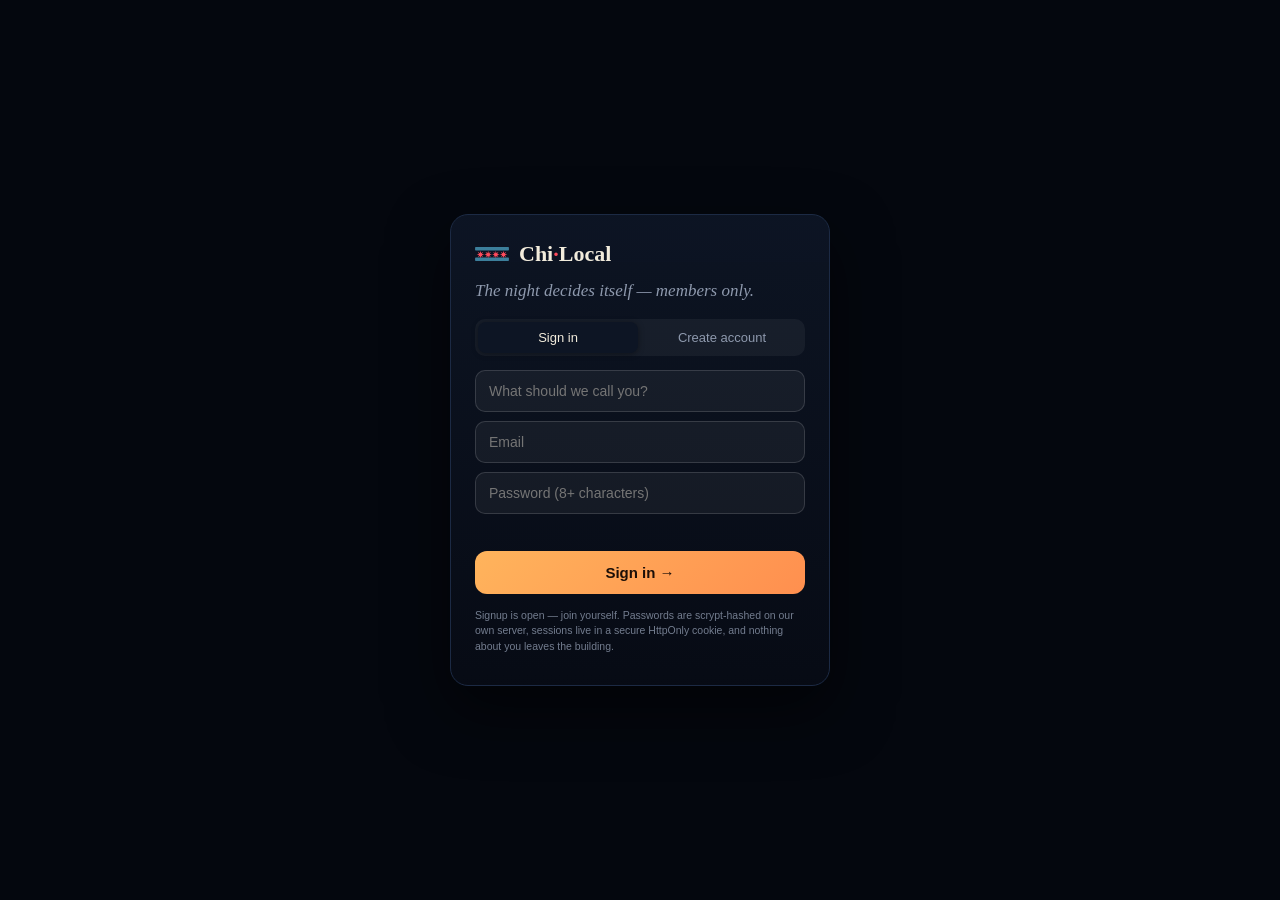
==== site/gate.html @ 19ea8360 "Round 14: members only — mandatory auth gate in front of the whole site Access model change: anonymo" ====
<!DOCTYPE html>
<html lang="en">
<head>
<meta charset="utf-8"/>
<meta name="viewport" content="width=device-width, initial-scale=1"/>
<title>ChiLocal — members only</title>
<meta name="theme-color" content="#070c16"/>
<link rel="icon" href="data:image/svg+xml,%3Csvg xmlns='http://www.w3.org/2000/svg' viewBox='0 0 24 24'%3E%3Crect width='24' height='24' rx='5' fill='%23070c16'/%3E%3Cpath fill='%23ff4b5c' d='M12 3.2 13.3 8.5 17.9 5.6 15 10.2 20.3 11.5 15 12.8 17.9 17.4 13.3 14.5 12 19.8 10.7 14.5 6.1 17.4 9 12.8 3.7 11.5 9 10.2 6.1 5.6 10.7 8.5Z'/%3E%3C/svg%3E"/>
<style>
/* self-contained on purpose: every other asset on this site is gated */
:root { --night:#070c16; --panel:#0d1524; --line:#1c2a44; --text:#f2ecdc; --muted:#8e99ad;
        --amber:#ffb45c; --coral:#ff4b5c; --sky:#64d8ff; }
* { box-sizing: border-box; }
html, body { margin:0; height:100%; }
body { background:#04070e; color:var(--text); display:grid; place-items:center;
       font-family:-apple-system,BlinkMacSystemFont,"Segoe UI",Roboto,Helvetica,Arial,sans-serif; }
.card { width:min(380px, 92vw); background:linear-gradient(to bottom, rgba(13,21,36,.96), rgba(7,11,21,.98));
        border:1px solid var(--line); border-radius:18px; padding:26px 24px 20px;
        box-shadow:0 24px 60px rgba(0,0,0,.55); }
.flag { display:flex; align-items:center; gap:10px; margin-bottom:14px; }
.flag svg { width:34px; height:20px; }
.wm { font-family:Georgia,serif; font-weight:700; font-size:22px; }
.wm .dot { color:var(--coral); }
h1 { font-family:Georgia,serif; font-style:italic; font-weight:400; font-size:17px;
     color:var(--muted); margin:0 0 18px; }
.tabs { display:flex; gap:4px; background:rgba(255,255,255,.05); border-radius:10px; padding:3px; margin-bottom:14px; }
.tabs button { flex:1; background:none; border:0; color:var(--muted); padding:8px; border-radius:8px;
               font-size:13px; cursor:pointer; }
.tabs button.on { background:var(--panel); color:var(--text); box-shadow:0 1px 6px rgba(0,0,0,.4); }
input { display:block; width:100%; margin:9px 0; padding:12px 13px; font-size:14px; color:var(--text);
        background:rgba(255,255,255,.05); border:1px solid rgba(255,255,255,.14); border-radius:10px; }
input:focus { outline:none; border-color:var(--sky); }
.err { color:var(--coral); font-size:12.5px; min-height:16px; margin:4px 0 0; }
button.go { width:100%; margin-top:12px; padding:13px; font-size:15px; font-weight:600; cursor:pointer;
            color:#1c0f08; background:linear-gradient(135deg, var(--amber), #ff8f4f);
            border:0; border-radius:12px; }
button.go:disabled { opacity:.6; }
.fine { font-size:10.5px; color:var(--muted); opacity:.8; margin-top:14px; line-height:1.5; }
</style>
</head>
<body>
<div class="card">
  <div class="flag">
    <svg viewBox="0 0 44 26" aria-hidden="true">
      <rect x="0" y="4" width="44" height="4.4" rx="1" fill="rgba(100,216,255,.55)"/>
      <rect x="0" y="17.6" width="44" height="4.4" rx="1" fill="rgba(100,216,255,.55)"/>
      <g fill="#ff4b5c">
        <path d="M7 8.8 7.8 11.9 10.5 10.2 8.8 12.9 11.9 13.7 8.8 14.5 10.5 17.2 7.8 15.5 7 18.6 6.2 15.5 3.5 17.2 5.2 14.5 2.1 13.7 5.2 12.9 3.5 10.2 6.2 11.9Z"/>
        <path transform="translate(10 0)" d="M7 8.8 7.8 11.9 10.5 10.2 8.8 12.9 11.9 13.7 8.8 14.5 10.5 17.2 7.8 15.5 7 18.6 6.2 15.5 3.5 17.2 5.2 14.5 2.1 13.7 5.2 12.9 3.5 10.2 6.2 11.9Z"/>
        <path transform="translate(20 0)" d="M7 8.8 7.8 11.9 10.5 10.2 8.8 12.9 11.9 13.7 8.8 14.5 10.5 17.2 7.8 15.5 7 18.6 6.2 15.5 3.5 17.2 5.2 14.5 2.1 13.7 5.2 12.9 3.5 10.2 6.2 11.9Z"/>
        <path transform="translate(30 0)" d="M7 8.8 7.8 11.9 10.5 10.2 8.8 12.9 11.9 13.7 8.8 14.5 10.5 17.2 7.8 15.5 7 18.6 6.2 15.5 3.5 17.2 5.2 14.5 2.1 13.7 5.2 12.9 3.5 10.2 6.2 11.9Z"/>
      </g>
    </svg>
    <span class="wm">Chi<span class="dot">·</span>Local</span>
  </div>
  <h1>The night decides itself — members only.</h1>
  <div class="tabs">
    <button id="t-login" class="on">Sign in</button>
    <button id="t-signup">Create account</button>
  </div>
  <form id="f" novalidate>
    <input id="name" placeholder="What should we call you?" autocomplete="nickname" maxlength="40" hidden/>
    <input id="email" type="email" placeholder="Email" autocomplete="email" required/>
    <input id="pass" type="password" placeholder="Password (8+ characters)" autocomplete="current-password" required/>
    <p class="err" id="err"></p>
    <button class="go" id="go" type="submit">Sign in →</button>
  </form>
  <p class="fine">Signup is open — join yourself. Passwords are scrypt-hashed on our own server, sessions live in a secure HttpOnly cookie, and nothing about you leaves the building.</p>
</div>
<script>
let tab = "login";
const $ = (s) => document.querySelector(s);
function setTab(t) {
  tab = t;
  $("#t-login").classList.toggle("on", t === "login");
  $("#t-signup").classList.toggle("on", t === "signup");
  $("#name").hidden = t === "login";
  $("#pass").autocomplete = t === "login" ? "current-password" : "new-password";
  $("#go").textContent = t === "login" ? "Sign in →" : "Create account →";
  $("#err").textContent = "";
}
$("#t-login").onclick = () => setTab("login");
$("#t-signup").onclick = () => setTab("signup");
$("#f").onsubmit = async (e) => {
  e.preventDefault();
  const go = $("#go"), err = $("#err");
  go.disabled = true;
  err.textContent = "";
  try {
    const r = await fetch("/api/auth/" + (tab === "login" ? "login" : "signup"), {
      method: "POST", credentials: "include",
      headers: { "Content-Type": "application/json" },
      signal: AbortSignal.timeout(8000),
      body: JSON.stringify({ email: $("#email").value, password: $("#pass").value, name: $("#name").value }),
    }).then((x) => x.json());
    if (r.error) { err.textContent = r.error; return; }
    location.replace("/"); // session cookie set — the door opens
  } catch {
    err.textContent = "Can't reach the sign-in server — it may be down. Try again shortly.";
  } finally { go.disabled = false; }
};
// already signed in? straight through
fetch("/api/auth/me", { credentials: "include", signal: AbortSignal.timeout(3000) })
  .then((r) => r.json()).then((d) => { if (d.user) location.replace("/"); }).catch(() => {});
</script>
</body>
</html>
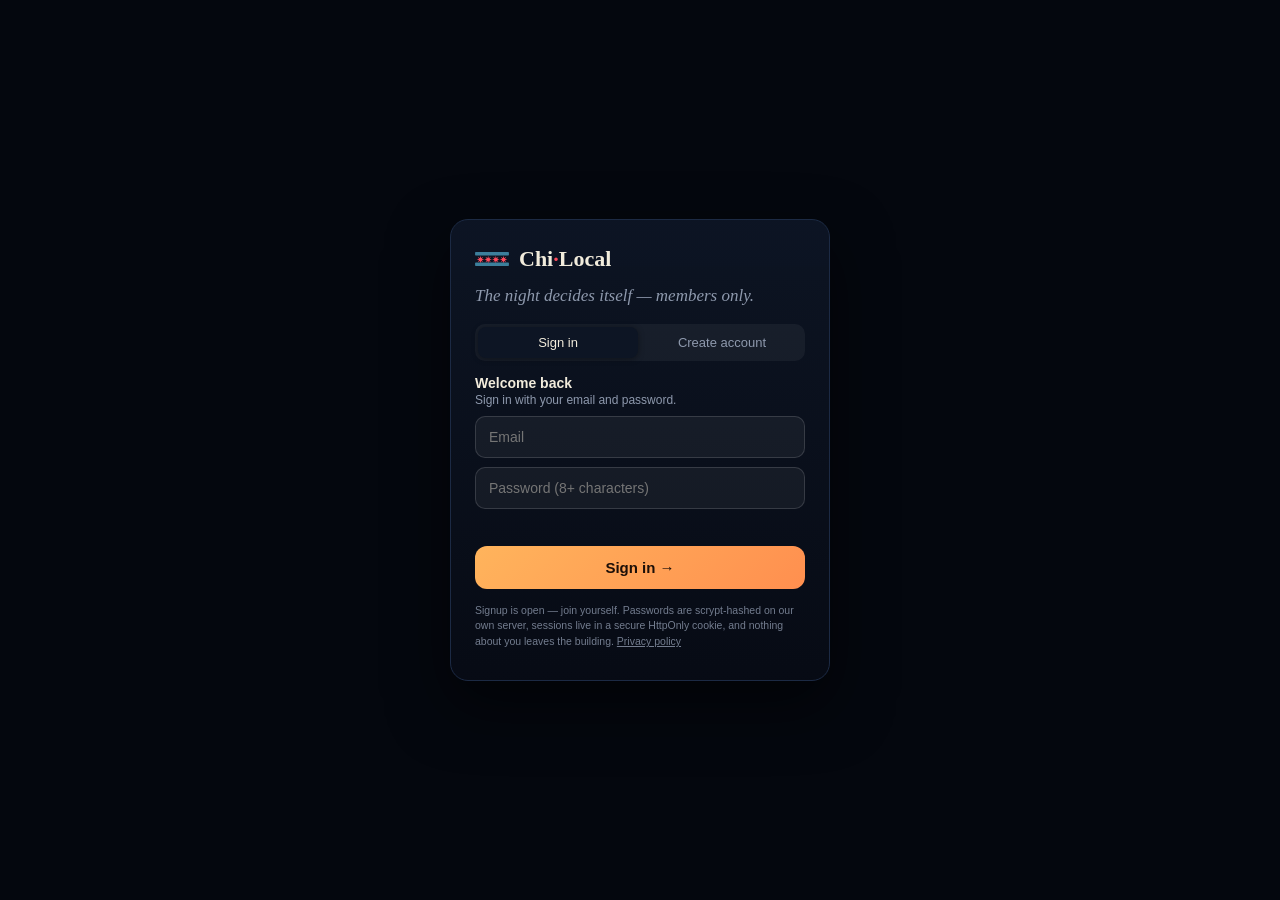
==== commit 5d795313: "round 15: consumer-ready — distinct gate modes, privacy page, delete-account, digest opt-in, flagged" ====
--- a/site/gate.html
+++ b/site/gate.html
@@ -27,15 +27,26 @@
 .tabs button { flex:1; background:none; border:0; color:var(--muted); padding:8px; border-radius:8px;
                font-size:13px; cursor:pointer; }
 .tabs button.on { background:var(--panel); color:var(--text); box-shadow:0 1px 6px rgba(0,0,0,.4); }
+h2 { font-size:14px; font-weight:600; margin:0 0 2px; }
+.sub { font-size:12px; color:var(--muted); margin:0 0 8px; }
 input { display:block; width:100%; margin:9px 0; padding:12px 13px; font-size:14px; color:var(--text);
         background:rgba(255,255,255,.05); border:1px solid rgba(255,255,255,.14); border-radius:10px; }
 input:focus { outline:none; border-color:var(--sky); }
+.chk { display:flex; gap:9px; align-items:flex-start; margin:11px 1px 2px; font-size:12px;
+       color:var(--muted); line-height:1.45; cursor:pointer; }
+.chk input { display:inline-block; width:auto; margin:2px 0 0; accent-color:var(--amber); }
 .err { color:var(--coral); font-size:12.5px; min-height:16px; margin:4px 0 0; }
+.note { color:var(--sky); font-size:12.5px; margin:0 0 8px; }
 button.go { width:100%; margin-top:12px; padding:13px; font-size:15px; font-weight:600; cursor:pointer;
             color:#1c0f08; background:linear-gradient(135deg, var(--amber), #ff8f4f);
             border:0; border-radius:12px; }
 button.go:disabled { opacity:.6; }
+.aux { display:block; margin-top:11px; font-size:12px; color:var(--muted); text-align:center;
+       background:none; border:0; cursor:pointer; text-decoration:underline; text-underline-offset:3px; }
+.aux:hover { color:var(--text); }
 .fine { font-size:10.5px; color:var(--muted); opacity:.8; margin-top:14px; line-height:1.5; }
+.fine a { color:inherit; }
+[hidden] { display:none !important; } /* author styles above must never resurrect hidden fields */
 </style>
 </head>
 <body>
@@ -54,54 +65,115 @@
     <span class="wm">Chi<span class="dot">·</span>Local</span>
   </div>
   <h1>The night decides itself — members only.</h1>
-  <div class="tabs">
-    <button id="t-login" class="on">Sign in</button>
-    <button id="t-signup">Create account</button>
+  <p class="note" id="note" hidden></p>
+  <div class="tabs" id="tabs">
+    <button id="t-login" class="on" type="button">Sign in</button>
+    <button id="t-signup" type="button">Create account</button>
   </div>
   <form id="f" novalidate>
+    <h2 id="mh">Welcome back</h2>
+    <p class="sub" id="ms">Sign in with your email and password.</p>
     <input id="name" placeholder="What should we call you?" autocomplete="nickname" maxlength="40" hidden/>
     <input id="email" type="email" placeholder="Email" autocomplete="email" required/>
     <input id="pass" type="password" placeholder="Password (8+ characters)" autocomplete="current-password" required/>
+    <label class="chk" id="digest-row" hidden>
+      <input type="checkbox" id="digest"/>
+      <span>Email me a short weekly digest of what's good in the city. Optional — unsubscribe anytime.</span>
+    </label>
     <p class="err" id="err"></p>
     <button class="go" id="go" type="submit">Sign in →</button>
+    <button class="aux" id="forgot" type="button" hidden>Forgot password?</button>
   </form>
-  <p class="fine">Signup is open — join yourself. Passwords are scrypt-hashed on our own server, sessions live in a secure HttpOnly cookie, and nothing about you leaves the building.</p>
+  <p class="fine">Signup is open — join yourself. Passwords are scrypt-hashed on our own server, sessions live in a secure HttpOnly cookie, and nothing about you leaves the building. <a href="/privacy.html">Privacy policy</a></p>
 </div>
 <script>
-let tab = "login";
 const $ = (s) => document.querySelector(s);
-function setTab(t) {
-  tab = t;
-  $("#t-login").classList.toggle("on", t === "login");
-  $("#t-signup").classList.toggle("on", t === "signup");
-  $("#name").hidden = t === "login";
-  $("#pass").autocomplete = t === "login" ? "current-password" : "new-password";
-  $("#go").textContent = t === "login" ? "Sign in →" : "Create account →";
+const params = new URLSearchParams(location.search);
+const resetToken = params.get("reset") || "";
+let mode = resetToken ? "reset" : "login";
+let emailOn = false; // /api/health says whether reset links can actually be sent
+
+const COPY = {
+  login:  { h: "Welcome back", s: "Sign in with your email and password.", go: "Sign in →" },
+  signup: { h: "Create your account", s: "Pick a name, and you're in — it takes ten seconds.", go: "Create account →" },
+  forgot: { h: "Reset your password", s: "We'll email you a one-hour reset link.", go: "Email me a reset link →" },
+  reset:  { h: "Set a new password", s: "Choose a new password for your account.", go: "Save new password →" },
+};
+function setMode(m) {
+  mode = m;
+  $("#t-login").classList.toggle("on", m === "login");
+  $("#t-signup").classList.toggle("on", m === "signup");
+  $("#tabs").hidden = m === "reset";
+  $("#mh").textContent = COPY[m].h;
+  $("#ms").textContent = COPY[m].s;
+  $("#go").textContent = COPY[m].go;
+  $("#name").hidden = m !== "signup";
+  $("#digest-row").hidden = m !== "signup";
+  $("#email").hidden = m === "reset";
+  $("#pass").hidden = m === "forgot";
+  $("#pass").placeholder = m === "reset" ? "New password (8+ characters)" : "Password (8+ characters)";
+  $("#pass").autocomplete = m === "login" ? "current-password" : "new-password";
+  $("#forgot").hidden = !(m === "login" && emailOn);
   $("#err").textContent = "";
 }
-$("#t-login").onclick = () => setTab("login");
-$("#t-signup").onclick = () => setTab("signup");
+$("#t-login").onclick = () => setMode("login");
+$("#t-signup").onclick = () => setMode("signup");
+$("#forgot").onclick = () => setMode("forgot");
+
+function say(msg) { const n = $("#note"); n.textContent = msg; n.hidden = !msg; }
+if (params.get("verified") === "1") say("Email verified — welcome in. Sign in below.");
+if (params.get("verified") === "0") say("That verification link is invalid or expired.");
+
 $("#f").onsubmit = async (e) => {
   e.preventDefault();
   const go = $("#go"), err = $("#err");
   go.disabled = true;
   err.textContent = "";
+  const post = (path, body) => fetch("/api/auth/" + path, {
+    method: "POST", credentials: "include",
+    headers: { "Content-Type": "application/json" },
+    signal: AbortSignal.timeout(8000),
+    body: JSON.stringify(body),
+  }).then((x) => x.json());
   try {
-    const r = await fetch("/api/auth/" + (tab === "login" ? "login" : "signup"), {
-      method: "POST", credentials: "include",
-      headers: { "Content-Type": "application/json" },
-      signal: AbortSignal.timeout(8000),
-      body: JSON.stringify({ email: $("#email").value, password: $("#pass").value, name: $("#name").value }),
-    }).then((x) => x.json());
+    if (mode === "forgot") {
+      const r = await post("forgot", { email: $("#email").value });
+      if (r.error) { err.textContent = r.error; return; }
+      say("If that email has an account, a reset link is on its way. Check your inbox.");
+      setMode("login");
+      return;
+    }
+    if (mode === "reset") {
+      const r = await post("reset", { token: resetToken, password: $("#pass").value });
+      if (r.error) { err.textContent = r.error; return; }
+      say("Password changed — sign in with it below.");
+      history.replaceState(null, "", "/gate.html");
+      $("#pass").value = "";
+      setMode("login");
+      return;
+    }
+    const body = mode === "login"
+      ? { email: $("#email").value, password: $("#pass").value }
+      : { email: $("#email").value, password: $("#pass").value,
+          name: $("#name").value, wantsDigest: $("#digest").checked };
+    const r = await post(mode, body);
     if (r.error) { err.textContent = r.error; return; }
     location.replace("/"); // session cookie set — the door opens
   } catch {
     err.textContent = "Can't reach the sign-in server — it may be down. Try again shortly.";
   } finally { go.disabled = false; }
 };
-// already signed in? straight through
-fetch("/api/auth/me", { credentials: "include", signal: AbortSignal.timeout(3000) })
-  .then((r) => r.json()).then((d) => { if (d.user) location.replace("/"); }).catch(() => {});
+
+setMode(mode);
+// "Forgot password?" only appears when the server can actually send email
+fetch("/api/health", { signal: AbortSignal.timeout(3000) })
+  .then((r) => r.json())
+  .then((h) => { emailOn = !!h.email; if (mode === "login") setMode("login"); })
+  .catch(() => {});
+// already signed in? straight through (but let a reset link finish its job)
+if (!resetToken)
+  fetch("/api/auth/me", { credentials: "include", signal: AbortSignal.timeout(3000) })
+    .then((r) => r.json()).then((d) => { if (d.user) location.replace("/"); }).catch(() => {});
 </script>
 </body>
 </html>
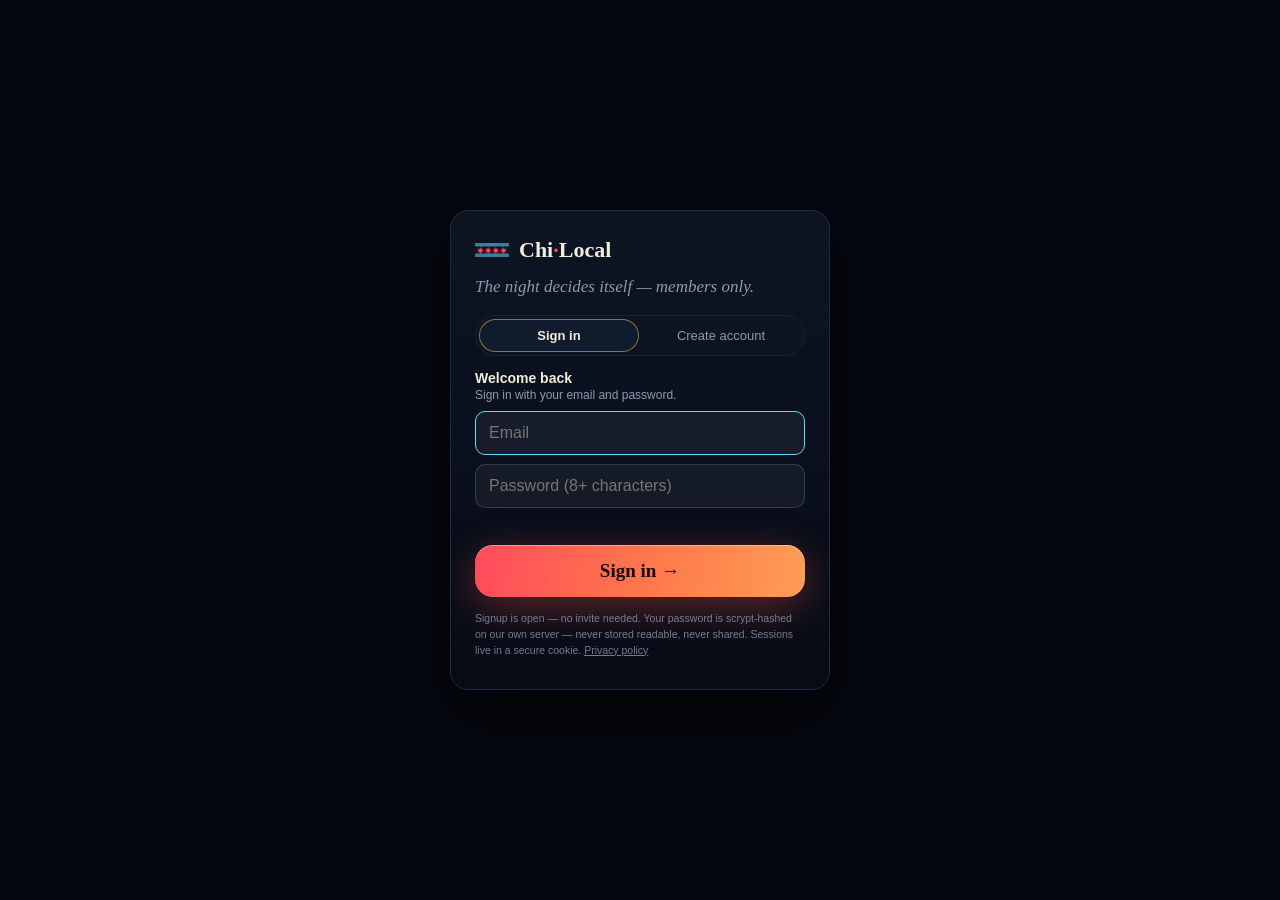
==== commit 4e1d1674: "round 17 (part 1): the deep-polish audit — design system, auth surface, server hardening Five parall" ====
--- a/site/gate.html
+++ b/site/gate.html
@@ -12,8 +12,10 @@
         --amber:#ffb45c; --coral:#ff4b5c; --sky:#64d8ff; }
 * { box-sizing: border-box; }
 html, body { margin:0; height:100%; }
-body { background:#04070e; color:var(--text); display:grid; place-items:center;
+body { background:#04070e; color:var(--text); display:grid; place-items:safe center;
+       overflow-y:auto; padding:max(16px, env(safe-area-inset-top)) 0 max(16px, env(safe-area-inset-bottom));
        font-family:-apple-system,BlinkMacSystemFont,"Segoe UI",Roboto,Helvetica,Arial,sans-serif; }
+:focus-visible { outline:2px solid var(--sky); outline-offset:2px; }
 .card { width:min(380px, 92vw); background:linear-gradient(to bottom, rgba(13,21,36,.96), rgba(7,11,21,.98));
         border:1px solid var(--line); border-radius:18px; padding:26px 24px 20px;
         box-shadow:0 24px 60px rgba(0,0,0,.55); }
@@ -23,13 +25,17 @@
 .wm .dot { color:var(--coral); }
 h1 { font-family:Georgia,serif; font-style:italic; font-weight:400; font-size:17px;
      color:var(--muted); margin:0 0 18px; }
-.tabs { display:flex; gap:4px; background:rgba(255,255,255,.05); border-radius:10px; padding:3px; margin-bottom:14px; }
-.tabs button { flex:1; background:none; border:0; color:var(--muted); padding:8px; border-radius:8px;
-               font-size:13px; cursor:pointer; }
-.tabs button.on { background:var(--panel); color:var(--text); box-shadow:0 1px 6px rgba(0,0,0,.4); }
+/* same pill segments as the app — this door should look like the house */
+.tabs { display:flex; gap:2px; background:rgba(13,21,36,.8); border:1px solid #16223a;
+        border-radius:999px; padding:3px; margin-bottom:14px; }
+.tabs button { flex:1; background:none; border:0; color:var(--muted); padding:9px; border-radius:999px;
+               font-size:13px; cursor:pointer; transition:all .18s; }
+.tabs button.on { background:#111b2e; color:var(--text); font-weight:600;
+                  box-shadow:inset 0 0 0 1px rgba(255,180,92,.55); }
 h2 { font-size:14px; font-weight:600; margin:0 0 2px; }
 .sub { font-size:12px; color:var(--muted); margin:0 0 8px; }
-input { display:block; width:100%; margin:9px 0; padding:12px 13px; font-size:14px; color:var(--text);
+input { display:block; width:100%; margin:9px 0; padding:12px 13px; color:var(--text);
+        font-size:16px; /* under 16px iOS zooms on focus and stays zoomed */
         background:rgba(255,255,255,.05); border:1px solid rgba(255,255,255,.14); border-radius:10px; }
 input:focus { outline:none; border-color:var(--sky); }
 .chk { display:flex; gap:9px; align-items:flex-start; margin:11px 1px 2px; font-size:12px;
@@ -37,9 +43,12 @@
 .chk input { display:inline-block; width:auto; margin:2px 0 0; accent-color:var(--amber); }
 .err { color:var(--coral); font-size:12.5px; min-height:16px; margin:4px 0 0; }
 .note { color:var(--sky); font-size:12.5px; margin:0 0 8px; }
-button.go { width:100%; margin-top:12px; padding:13px; font-size:15px; font-weight:600; cursor:pointer;
-            color:#1c0f08; background:linear-gradient(135deg, var(--amber), #ff8f4f);
-            border:0; border-radius:12px; }
+/* the same coral-to-amber serif CTA the app uses — not a knockoff of it */
+button.go { width:100%; margin-top:12px; padding:15px 22px; cursor:pointer;
+            font-family:Georgia,'Times New Roman',serif; font-weight:700; font-size:19px;
+            color:#16060a; background:linear-gradient(100deg, #ff4b5c 0%, #ff7a4b 55%, #ffb45c 130%);
+            border:0; border-radius:18px;
+            box-shadow:0 10px 40px rgba(255,84,74,.35), inset 0 1px 0 rgba(255,255,255,.35); }
 button.go:disabled { opacity:.6; }
 .aux { display:block; margin-top:11px; font-size:12px; color:var(--muted); text-align:center;
        background:none; border:0; cursor:pointer; text-decoration:underline; text-underline-offset:3px; }
@@ -73,25 +82,34 @@
   <form id="f" novalidate>
     <h2 id="mh">Welcome back</h2>
     <p class="sub" id="ms">Sign in with your email and password.</p>
-    <input id="name" placeholder="What should we call you?" autocomplete="nickname" maxlength="40" hidden/>
-    <input id="email" type="email" placeholder="Email" autocomplete="email" required/>
-    <input id="pass" type="password" placeholder="Password (8+ characters)" autocomplete="current-password" required/>
+    <input id="name" name="nickname" aria-label="What should we call you?" placeholder="What should we call you?" autocomplete="nickname" maxlength="40" hidden/>
+    <input id="email" name="email" type="email" aria-label="Email" placeholder="Email" autocomplete="email" autofocus required/>
+    <input id="pass" name="password" type="password" aria-label="Password, 8 or more characters" placeholder="Password (8+ characters)" autocomplete="current-password" minlength="8" required/>
     <label class="chk" id="digest-row" hidden>
       <input type="checkbox" id="digest"/>
       <span>Email me a short weekly digest of what's good in the city. Optional — unsubscribe anytime.</span>
     </label>
-    <p class="err" id="err"></p>
+    <p class="err" id="err" role="alert"></p>
     <button class="go" id="go" type="submit">Sign in →</button>
     <button class="aux" id="forgot" type="button" hidden>Forgot password?</button>
+    <button class="aux" id="renew" type="button" hidden>Request a new reset link</button>
   </form>
-  <p class="fine">Signup is open — join yourself. Passwords are scrypt-hashed on our own server, sessions live in a secure HttpOnly cookie, and nothing about you leaves the building. <a href="/privacy.html">Privacy policy</a></p>
+  <p class="fine">Signup is open — no invite needed. Your password is scrypt-hashed on our own server — never stored readable, never shared. Sessions live in a secure cookie. <a href="/privacy.html">Privacy policy</a></p>
 </div>
+<noscript><p style="position:fixed;inset:auto 0 20px;text-align:center;color:#8e99ad;font:13px sans-serif">ChiLocal needs JavaScript to sign you in.</p></noscript>
 <script>
 const $ = (s) => document.querySelector(s);
 const params = new URLSearchParams(location.search);
 const resetToken = params.get("reset") || "";
-let mode = resetToken ? "reset" : "login";
+// the app links here with #forgot so people land straight on the reset form
+let mode = resetToken ? "reset" : location.hash === "#forgot" ? "forgot" : "login";
 let emailOn = false; // /api/health says whether reset links can actually be sent
+
+// raw internal errors would otherwise print verbatim in the card
+const FRIENDLY = { "upstream failed": "Something broke on our end — try again in a minute.",
+                   "bad json": "Something broke on our end — try again in a minute.",
+                   "too large": "That's too much text — trim it and try again." };
+const nice = (msg) => FRIENDLY[msg] || msg;
 
 const COPY = {
   login:  { h: "Welcome back", s: "Sign in with your email and password.", go: "Sign in →" },
@@ -114,11 +132,31 @@
   $("#pass").placeholder = m === "reset" ? "New password (8+ characters)" : "Password (8+ characters)";
   $("#pass").autocomplete = m === "login" ? "current-password" : "new-password";
   $("#forgot").hidden = !(m === "login" && emailOn);
+  $("#renew").hidden = true;
   $("#err").textContent = "";
 }
 $("#t-login").onclick = () => setMode("login");
 $("#t-signup").onclick = () => setMode("signup");
 $("#forgot").onclick = () => setMode("forgot");
+// the escape hatch when a reset link has expired — without it the reset
+// form is a dead end (tabs and forgot are both hidden in reset mode)
+$("#renew").onclick = () => { $("#tabs").hidden = false; setMode("forgot"); };
+
+/* client-side validation: the form is novalidate so WE own the messages —
+ * without this, garbage rides to the server and comes back generic */
+function checkForm() {
+  const err = $("#err");
+  if (mode !== "reset" && !/^[^\s@]+@[^\s@]+\.[^\s@]+$/.test($("#email").value.trim())) {
+    err.textContent = "That email doesn't look right."; return false;
+  }
+  if (mode !== "forgot" && $("#pass").value.length < 8) {
+    err.textContent = "Passwords need 8+ characters."; return false;
+  }
+  if (mode === "signup" && !$("#name").value.trim()) {
+    err.textContent = "Tell us what to call you."; return false;
+  }
+  return true;
+}
 
 function say(msg) { const n = $("#note"); n.textContent = msg; n.hidden = !msg; }
 if (params.get("verified") === "1") say("Email verified — welcome in. Sign in below.");
@@ -127,8 +165,9 @@
 $("#f").onsubmit = async (e) => {
   e.preventDefault();
   const go = $("#go"), err = $("#err");
+  err.textContent = "";
+  if (!checkForm()) return;
   go.disabled = true;
-  err.textContent = "";
   const post = (path, body) => fetch("/api/auth/" + path, {
     method: "POST", credentials: "include",
     headers: { "Content-Type": "application/json" },
@@ -138,14 +177,14 @@
   try {
     if (mode === "forgot") {
       const r = await post("forgot", { email: $("#email").value });
-      if (r.error) { err.textContent = r.error; return; }
+      if (r.error) { err.textContent = nice(r.error); return; }
       say("If that email has an account, a reset link is on its way. Check your inbox.");
       setMode("login");
       return;
     }
     if (mode === "reset") {
       const r = await post("reset", { token: resetToken, password: $("#pass").value });
-      if (r.error) { err.textContent = r.error; return; }
+      if (r.error) { err.textContent = nice(r.error); $("#renew").hidden = false; return; }
       say("Password changed — sign in with it below.");
       history.replaceState(null, "", "/gate.html");
       $("#pass").value = "";
@@ -157,10 +196,10 @@
       : { email: $("#email").value, password: $("#pass").value,
           name: $("#name").value, wantsDigest: $("#digest").checked };
     const r = await post(mode, body);
-    if (r.error) { err.textContent = r.error; return; }
+    if (r.error) { err.textContent = nice(r.error); return; }
     location.replace("/"); // session cookie set — the door opens
   } catch {
-    err.textContent = "Can't reach the sign-in server — it may be down. Try again shortly.";
+    err.textContent = "Can't reach the sign-in server — try again shortly.";
   } finally { go.disabled = false; }
 };
 
